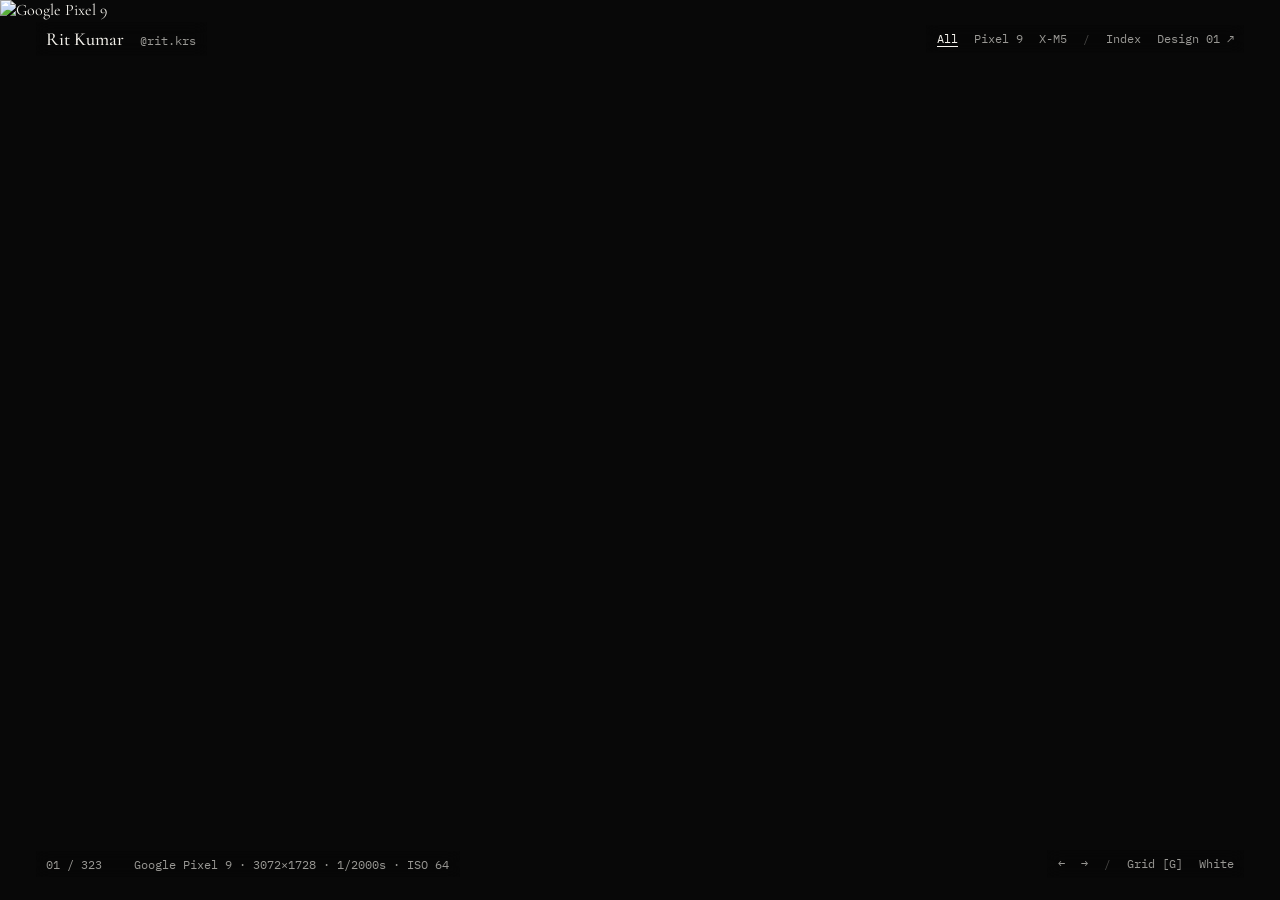
==== design2.html @ e0a5a3d9 "Initial portfolio site (without photos)" ====
<!DOCTYPE html>
<html lang="en">
<head>
  <meta charset="UTF-8" />
  <meta name="viewport" content="width=device-width, initial-scale=1.0" />
  <title>Rit Kumar — Design 2 (@rit.krs)</title>
  <meta name="description" content="Full-bleed photography slideshow by Rit Kumar (@rit.krs)." />
  <link rel="preconnect" href="https://fonts.googleapis.com" />
  <link rel="preconnect" href="https://fonts.gstatic.com" crossorigin />
  <link href="https://fonts.googleapis.com/css2?family=Cormorant+Garamond:ital,wght@0,400;0,500;1,400&family=IBM+Plex+Mono:wght@400&display=swap" rel="stylesheet" />
  <link rel="stylesheet" href="design2.css" />
</head>
<body class="d2-dark">
  <!-- Top Corner UI -->
  <header class="fs-top">
    <div class="fs-brand">
      <span>Rit Kumar</span>
      <a href="https://www.instagram.com/rit.krs/" target="_blank" rel="noopener noreferrer">@rit.krs</a>
    </div>

    <nav class="fs-nav" aria-label="Filter">
      <button type="button" class="fs-btn active" data-gear="all">All</button>
      <button type="button" class="fs-btn" data-gear="pixel9">Pixel 9</button>
      <button type="button" class="fs-btn" data-gear="xm5">X-M5</button>
      <span class="fs-sep">/</span>
      <button type="button" id="fs-index-btn" class="fs-btn">Index</button>
      <a href="index.html" class="fs-btn">Design 01 ↗</a>
    </nav>
  </header>

  <!-- Full-Bleed Single-Photo Stage -->
  <main class="fs-stage" id="fs-stage">
    <div class="fs-slide">
      <img id="fs-img" src="" alt="" />
      <div class="fs-golden-grid" aria-hidden="true">
        <span></span><span></span><span></span><span></span>
      </div>
    </div>

    <!-- Invisible Left / Right Click Zones -->
    <button type="button" id="fs-prev-zone" class="fs-zone prev" aria-label="Previous photograph"></button>
    <button type="button" id="fs-next-zone" class="fs-zone next" aria-label="Next photograph"></button>
  </main>

  <!-- Bottom Corner UI -->
  <footer class="fs-bottom">
    <div class="fs-caption">
      <span id="fs-counter" class="fs-mono">01 / 32</span>
      <span id="fs-title" class="fs-title"></span>
      <span id="fs-meta" class="fs-mono"></span>
    </div>

    <div class="fs-controls">
      <button type="button" id="fs-prev-btn" class="fs-btn" aria-label="Previous">←</button>
      <button type="button" id="fs-next-btn" class="fs-btn" aria-label="Next">→</button>
      <span class="fs-sep">/</span>
      <button type="button" id="fs-grid-btn" class="fs-btn" aria-pressed="false">Grid [G]</button>
      <button type="button" id="fs-theme-btn" class="fs-btn">White</button>
    </div>
  </footer>

  <!-- Thumbnail Index Overlay -->
  <div id="fs-index-overlay" class="fs-overlay hidden" role="dialog" aria-modal="true" aria-label="All photographs">
    <div class="fs-overlay-top">
      <span class="fs-mono">Index — <span id="fs-overlay-count">32</span> Frames</span>
      <button type="button" id="fs-index-close" class="fs-btn">Close [Esc]</button>
    </div>
    <div class="fs-thumb-grid" id="fs-thumb-grid"></div>
  </div>

  <script src="photos.js?v=323"></script>
  <script src="design2.js"></script>
</body>
</html>
---- design2.css ----
:root {
  --bg: #080808;
  --fg: #f4f2ec;
  --muted: rgba(244, 242, 236, 0.62);
  --scrim: rgba(8, 8, 8, 0.45);
  --grid: rgba(234, 179, 8, 0.65);

  --serif: 'Cormorant Garamond', Georgia, serif;
  --mono: 'IBM Plex Mono', monospace;
}

body.d2-white {
  --bg: #ffffff;
  --fg: #0b0b0b;
  --muted: rgba(11, 11, 11, 0.6);
  --scrim: rgba(255, 255, 255, 0.72);
  --grid: rgba(201, 151, 0, 0.72);
}

*,
*::before,
*::after {
  box-sizing: border-box;
}

html,
body {
  margin: 0;
  padding: 0;
  width: 100%;
  height: 100%;
  overflow: hidden;
  background: var(--bg);
  color: var(--fg);
  font-family: var(--serif);
  -webkit-font-smoothing: antialiased;
  transition: background-color 0.25s ease, color 0.25s ease;
}

.hidden {
  display: none !important;
}

.fs-mono {
  font-family: var(--mono);
  font-size: 0.72rem;
  color: var(--muted);
}

/* =========================================================
   CORNER OVERLAYS (MINIMAL & FLOATING)
   ========================================================= */
.fs-top,
.fs-bottom {
  position: fixed;
  left: 0;
  right: 0;
  z-index: 20;
  display: flex;
  justify-content: space-between;
  align-items: center;
  gap: 1.25rem;
  padding: 1.4rem 2.25rem;
  pointer-events: none;
}

.fs-top {
  top: 0;
}

.fs-bottom {
  bottom: 0;
}

.fs-brand,
.fs-nav,
.fs-caption,
.fs-controls {
  pointer-events: auto;
  display: flex;
  align-items: baseline;
  gap: 1rem;
  padding: 0.35rem 0.65rem;
  background: var(--scrim);
  backdrop-filter: blur(8px);
}

.fs-brand span {
  font-size: 1.15rem;
  font-weight: 500;
}

.fs-brand a {
  font-family: var(--mono);
  font-size: 0.72rem;
  color: var(--muted);
  text-decoration: none;
}

.fs-brand a:hover {
  color: var(--fg);
}

.fs-btn {
  background: none;
  border: none;
  padding: 0;
  font-family: var(--mono);
  font-size: 0.74rem;
  color: var(--muted);
  text-decoration: none;
  cursor: pointer;
  border-bottom: 1px solid transparent;
  transition: color 0.15s ease, border-color 0.15s ease;
}

.fs-btn:hover,
.fs-btn.active,
.fs-btn[aria-pressed='true'] {
  color: var(--fg);
}

.fs-btn.active {
  border-bottom-color: var(--fg);
}

.fs-sep {
  font-family: var(--mono);
  font-size: 0.7rem;
  color: var(--muted);
  opacity: 0.45;
}

.fs-title {
  font-size: 1.1rem;
  font-style: italic;
}

/* =========================================================
   FULL-BLEED STAGE
   ========================================================= */
.fs-stage {
  position: relative;
  width: 100vw;
  height: 100vh;
  display: flex;
  align-items: center;
  justify-content: center;
}

.fs-slide {
  position: relative;
  width: 100%;
  height: 100%;
  display: flex;
  align-items: center;
  justify-content: center;
}

.fs-slide img {
  width: 100%;
  height: 100%;
  object-fit: cover;
  display: block;
  transition: opacity 0.25s ease;
}

/* Portrait photos sit cleanly uncropped on the matte canvas */
.fs-slide.portrait img {
  width: auto;
  height: auto;
  max-width: 92vw;
  max-height: 84vh;
  object-fit: contain;
}

/* Click zones */
.fs-zone {
  position: fixed;
  top: 72px;
  bottom: 72px;
  width: 35vw;
  z-index: 10;
  background: transparent;
  border: none;
  padding: 0;
}

.fs-zone.prev {
  left: 0;
  cursor: w-resize;
}

.fs-zone.next {
  right: 0;
  cursor: e-resize;
}

/* Golden Grid */
.fs-golden-grid {
  position: absolute;
  inset: 0;
  pointer-events: none;
  opacity: 0;
  transition: opacity 0.2s ease;
}

body.d2-grid-active .fs-golden-grid {
  opacity: 1;
}

.fs-golden-grid span {
  position: absolute;
  background: var(--grid);
}

.fs-golden-grid span:nth-child(1) { top: 0; bottom: 0; left: 33.333%; width: 1px; }
.fs-golden-grid span:nth-child(2) { top: 0; bottom: 0; left: 66.666%; width: 1px; }
.fs-golden-grid span:nth-child(3) { left: 0; right: 0; top: 33.333%; height: 1px; }
.fs-golden-grid span:nth-child(4) { left: 0; right: 0; top: 66.666%; height: 1px; }

/* =========================================================
   INDEX OVERLAY
   ========================================================= */
.fs-overlay {
  position: fixed;
  inset: 0;
  z-index: 50;
  background: var(--bg);
  overflow-y: auto;
  padding: 1.5rem 2.25rem 3rem;
}

.fs-overlay-top {
  display: flex;
  justify-content: space-between;
  align-items: center;
  margin-bottom: 2rem;
}

.fs-thumb-grid {
  display: grid;
  grid-template-columns: repeat(6, minmax(0, 1fr));
  gap: 10px;
}

.fs-thumb {
  position: relative;
  aspect-ratio: 3 / 4;
  overflow: hidden;
  cursor: pointer;
  background: rgba(128, 128, 128, 0.12);
}

.fs-thumb img {
  width: 100%;
  height: 100%;
  object-fit: cover;
  display: block;
  transition: opacity 0.2s ease;
}

.fs-thumb:hover img {
  opacity: 0.78;
}

@media (max-width: 900px) {
  .fs-thumb-grid {
    grid-template-columns: repeat(3, minmax(0, 1fr));
  }
}

@media (max-width: 640px) {
  .fs-top,
  .fs-bottom,
  .fs-overlay {
    padding-left: 1rem;
    padding-right: 1rem;
  }

  .fs-title,
  #fs-meta {
    display: none;
  }

  .fs-thumb-grid {
    grid-template-columns: repeat(2, minmax(0, 1fr));
  }
}
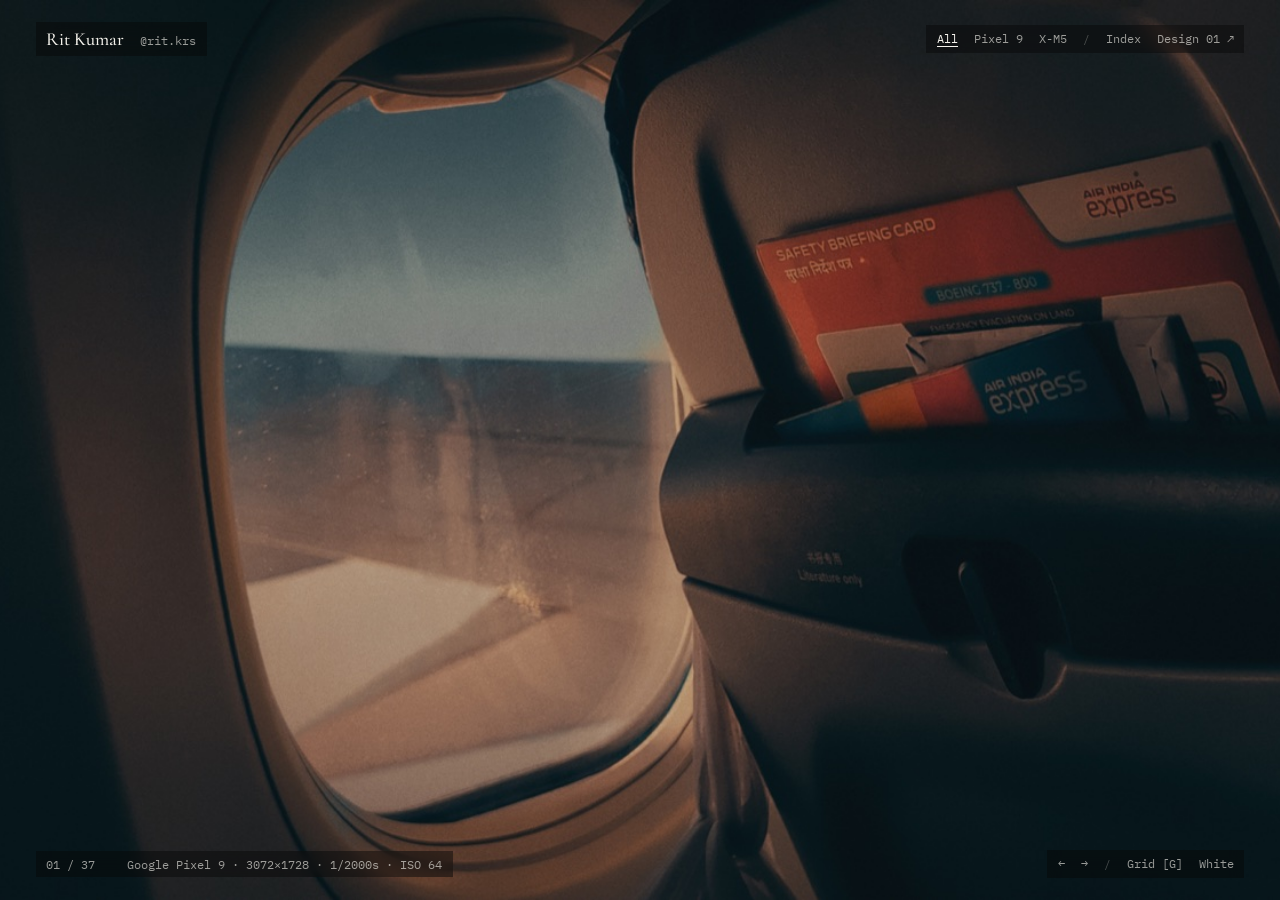
==== commit 3213209b: "Bump photos.js cache buster to v=37" ====
--- a/design2.html
+++ b/design2.html
@@ -68,7 +68,7 @@
     <div class="fs-thumb-grid" id="fs-thumb-grid"></div>
   </div>
 
-  <script src="photos.js?v=323"></script>
+  <script src="photos.js?v=37"></script>
   <script src="design2.js"></script>
 </body>
 </html>
